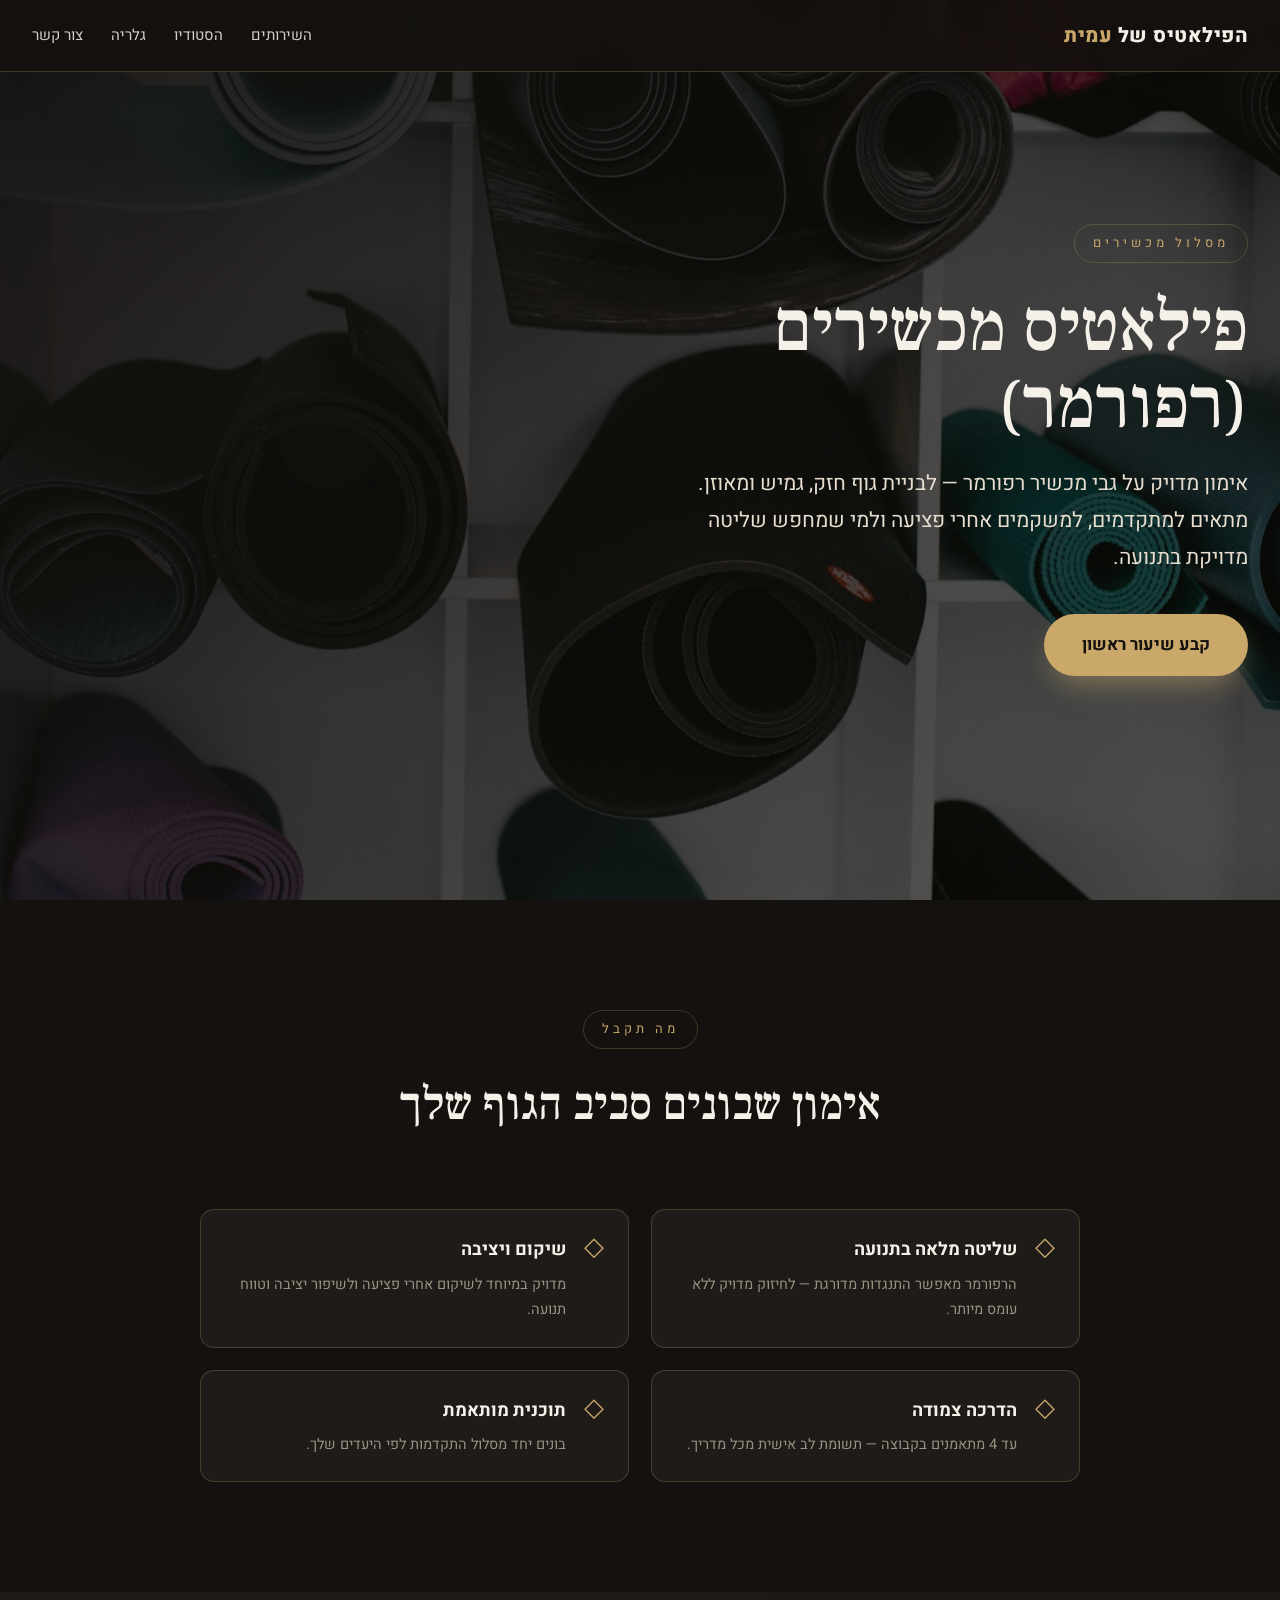
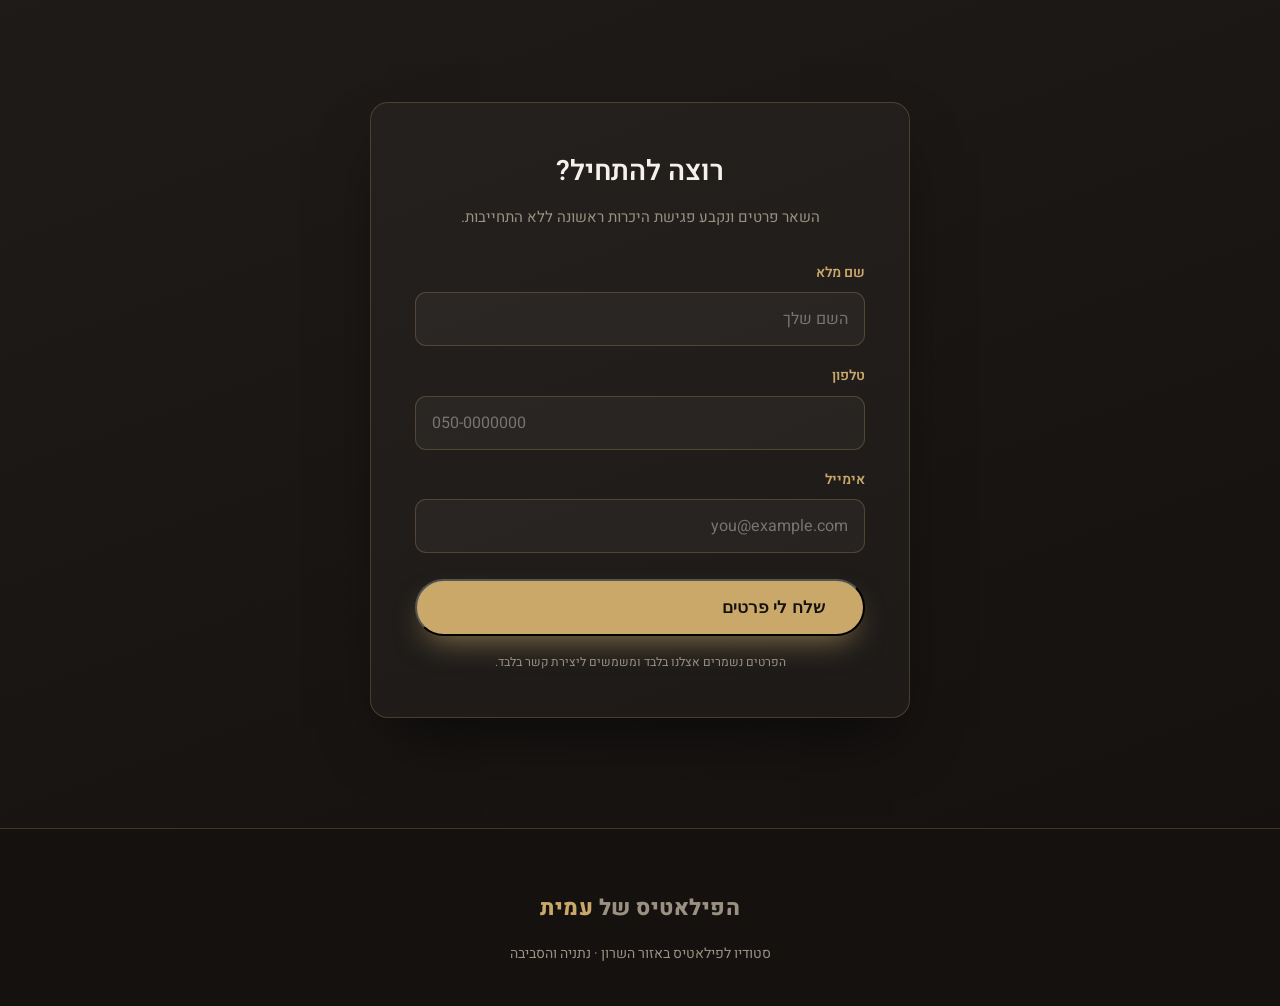
==== product1.html @ eb58eeb4 "Initial commit: pilates landing pages + premium design" ====
<!DOCTYPE html>
<html lang="he" dir="rtl">
<head>
<meta charset="UTF-8">
<meta name="viewport" content="width=device-width, initial-scale=1.0">
<title>פילאטיס מכשירים (רפורמר) | הפילאטיס של עמית</title>
<link rel="preconnect" href="https://fonts.googleapis.com">
<link href="https://fonts.googleapis.com/css2?family=Heebo:wght@300;400;600;700;800&family=Frank+Ruhl+Libre:wght@400;500;600&display=swap" rel="stylesheet">
<link rel="stylesheet" href="assets/css/style.css">
<script async src="https://www.googletagmanager.com/gtag/js?id=AW-XXXXXXXXX"></script>
<script>window.dataLayer=window.dataLayer||[];function gtag(){dataLayer.push(arguments);}gtag('js',new Date());gtag('config','AW-XXXXXXXXX');</script>
</head>
<body>
<nav class="nav solid"><a href="index.html" class="logo">הפילאטיס של <span>עמית</span></a>
<div class="nav-links"><a href="index.html#services">השירותים</a><a href="index.html#about">הסטודיו</a><a href="index.html#gallery">גלריה</a><a href="index.html#contact">צור קשר</a></div></nav>

<header class="hero">
  <img src="assets/img/hero-reformer.jpg" alt="פילאטיס רפורמר">
  <div class="hero-inner">
    <span class="eyebrow reveal">מסלול מכשירים</span>
    <h1 class="reveal d1">פילאטיס מכשירים (רפורמר)</h1>
    <p class="reveal d2">אימון מדויק על גבי מכשיר רפורמר — לבניית גוף חזק, גמיש ומאוזן. מתאים למתקדמים, למשקמים אחרי פציעה ולמי שמחפש שליטה מדויקת בתנועה.</p>
    <a href="#book" class="cta reveal d3">קבע שיעור ראשון</a>
  </div>
</header>

<section>
  <div class="wrap">
    <div class="sec-head"><span class="eyebrow reveal">מה תקבל</span><h2 class="reveal d1">אימון שבונים סביב הגוף שלך</h2></div>
    <div class="features">
      <div class="feature reveal d1"><div class="ic">◇</div><div><h4>שליטה מלאה בתנועה</h4><p>הרפורמר מאפשר התנגדות מדורגת — לחיזוק מדויק ללא עומס מיותר.</p></div></div>
      <div class="feature reveal d2"><div class="ic">◇</div><div><h4>שיקום ויציבה</h4><p>מדויק במיוחד לשיקום אחרי פציעה ולשיפור יציבה וטווח תנועה.</p></div></div>
      <div class="feature reveal d1"><div class="ic">◇</div><div><h4>הדרכה צמודה</h4><p>עד 4 מתאמנים בקבוצה — תשומת לב אישית מכל מדריך.</p></div></div>
      <div class="feature reveal d2"><div class="ic">◇</div><div><h4>תוכנית מותאמת</h4><p>בונים יחד מסלול התקדמות לפי היעדים שלך.</p></div></div>
    </div>
  </div>
</section>

<section id="book" class="form-sec">
  <div class="wrap">
    <div class="form-card">
      <h3>רוצה להתחיל?</h3>
      <p class="sub">השאר פרטים ונקבע פגישת היכרות ראשונה ללא התחייבות.</p>
      <form onsubmit="track(event)">
        <div class="field"><label>שם מלא</label><input type="text" required placeholder="השם שלך"></div>
        <div class="field"><label>טלפון</label><input type="tel" required placeholder="050-0000000"></div>
        <div class="field"><label>אימייל</label><input type="email" required placeholder="you@example.com"></div>
        <button type="submit" class="cta">שלח לי פרטים</button>
        <p class="fine">הפרטים נשמרים אצלנו בלבד ומשמשים ליצירת קשר בלבד.</p>
      </form>
    </div>
  </div>
</section>

<footer><div class="logo">הפילאטיס של <span>עמית</span></div><p>סטודיו לפילאטיס באזור השרון · נתניה והסביבה</p></footer>

<script>
  const io=new IntersectionObserver(es=>es.forEach(e=>{if(e.isIntersecting)e.target.classList.add('in');}),{threshold:.15});
  document.querySelectorAll('.reveal').forEach(el=>io.observe(el));
  function track(e){e.preventDefault();gtag('event','conversion',{'send_to':'AW-XXXXXXXXX/YYYYYYYYYYYYYY'});window.location.href='thank-you.html';}
</script>
</body>
</html>
---- assets/css/style.css ----
:root{
  --ink:#14110f;
  --charcoal:#1e1b18;
  --cream:#f5f0e8;
  --champagne:#c9a86a;
  --champagne-light:#e3c98f;
  --muted:#9a9183;
  --line:rgba(201,168,106,.25);
  --shadow:0 30px 60px -20px rgba(0,0,0,.55);
  --r:18px;
}
*{margin:0;padding:0;box-sizing:border-box}
html{scroll-behavior:smooth}
body{
  font-family:'Heebo',-apple-system,'Segoe UI',sans-serif;
  background:var(--ink);color:var(--cream);
  line-height:1.75;direction:rtl;overflow-x:hidden;
  -webkit-font-smoothing:antialiased;
}
img{display:block;max-width:100%}
a{color:inherit;text-decoration:none}
.wrap{max-width:1140px;margin:0 auto;padding:0 24px}
.serif{font-family:'Frank Ruhl Libre',Georgia,serif}
.gold{color:var(--champagne)}

/* ---------- NAV ---------- */
.nav{
  position:fixed;top:0;inset-inline:0;z-index:50;
  display:flex;align-items:center;justify-content:space-between;
  padding:18px 32px;transition:.4s;
  background:linear-gradient(180deg,rgba(20,17,15,.85),transparent);
  backdrop-filter:blur(6px);
}
.nav.solid{background:rgba(20,17,15,.92);border-bottom:1px solid var(--line)}
.logo{font-weight:800;font-size:20px;letter-spacing:.5px}
.logo span{color:var(--champagne)}
.nav-links{display:flex;gap:28px;font-size:15px}
.nav-links a{opacity:.85;transition:.3s;position:relative}
.nav-links a:hover{opacity:1;color:var(--champagne)}
.nav-links a::after{content:"";position:absolute;bottom:-6px;inset-inline-start:0;width:0;height:2px;background:var(--champagne);transition:.3s}
.nav-links a:hover::after{width:100%}

/* ---------- HERO ---------- */
.hero{position:relative;min-height:100vh;display:flex;align-items:center;overflow:hidden}
.hero img{position:absolute;inset:0;width:100%;height:100%;object-fit:cover;filter:brightness(.45) saturate(1.05)}
.hero::after{content:"";position:absolute;inset:0;background:linear-gradient(120deg,rgba(20,17,15,.9) 0%,rgba(20,17,15,.45) 55%,rgba(20,17,15,.2) 100%)}
.hero-inner{position:relative;z-index:2;padding:0 32px;max-width:760px}
.eyebrow{display:inline-block;letter-spacing:4px;font-size:13px;text-transform:uppercase;color:var(--champagne);border:1px solid var(--line);padding:7px 18px;border-radius:40px;margin-bottom:26px}
.hero h1{font-family:'Frank Ruhl Libre',serif;font-size:clamp(40px,6vw,72px);line-height:1.08;margin-bottom:22px;font-weight:500}
.hero p{font-size:clamp(17px,2vw,21px);color:#e7ded0;max-width:560px;margin-bottom:38px}
.cta{display:inline-flex;align-items:center;gap:10px;background:var(--champagne);color:var(--ink);font-weight:700;font-size:17px;padding:16px 38px;border-radius:50px;transition:.35s;box-shadow:0 14px 30px -10px rgba(201,168,106,.6)}
.cta:hover{background:var(--champagne-light);transform:translateY(-3px)}
.cta.ghost{background:transparent;color:var(--cream);border:1px solid var(--line)}
.cta.ghost:hover{border-color:var(--champagne);color:var(--champagne)}

/* ---------- SECTIONS ---------- */
section{padding:110px 0}
.sec-head{text-align:center;margin-bottom:64px}
.sec-head .eyebrow{margin-bottom:16px}
.sec-head h2{font-family:'Frank Ruhl Libre',serif;font-size:clamp(30px,4vw,46px);font-weight:500;margin-bottom:14px}
.sec-head p{color:var(--muted);max-width:600px;margin:0 auto;font-size:17px}

/* ---------- CARDS ---------- */
.grid3{display:grid;grid-template-columns:repeat(3,1fr);gap:28px}
.card{background:var(--charcoal);border:1px solid var(--line);border-radius:var(--r);overflow:hidden;transition:.4s;position:relative}
.card:hover{transform:translateY(-8px);box-shadow:var(--shadow);border-color:var(--champagne)}
.card img{height:220px;width:100%;object-fit:cover;transition:.5s}
.card:hover img{transform:scale(1.06)}
.card-body{padding:28px}
.card-body .tag{font-size:12px;letter-spacing:2px;color:var(--champagne);text-transform:uppercase}
.card-body h3{font-size:23px;margin:10px 0 12px;font-weight:700}
.card-body p{color:var(--muted);font-size:15px;margin-bottom:20px}
.card-body .price{font-size:15px;color:var(--cream)}
.card-body .price b{color:var(--champagne);font-size:19px}

/* ---------- FEATURES ---------- */
.features{display:grid;grid-template-columns:repeat(2,1fr);gap:22px;max-width:880px;margin:0 auto}
.feature{display:flex;gap:18px;align-items:flex-start;background:var(--charcoal);border:1px solid var(--line);border-radius:14px;padding:24px}
.feature .ic{font-size:26px;color:var(--champagne);line-height:1}
.feature h4{font-size:18px;margin-bottom:6px}
.feature p{color:var(--muted);font-size:14.5px}

/* ---------- GALLERY ---------- */
.gallery{display:grid;grid-template-columns:repeat(4,1fr);gap:14px}
.gallery img{height:240px;width:100%;object-fit:cover;border-radius:12px;transition:.5s;filter:grayscale(.15)}
.gallery img:hover{filter:grayscale(0);transform:scale(1.03)}

/* ---------- FORM ---------- */
.form-sec{background:linear-gradient(160deg,var(--charcoal),var(--ink))}
.form-card{max-width:540px;margin:0 auto;background:rgba(255,255,255,.03);border:1px solid var(--line);border-radius:var(--r);padding:44px;box-shadow:var(--shadow)}
.form-card h3{font-size:28px;margin-bottom:8px;text-align:center;font-weight:600}
.form-card .sub{text-align:center;color:var(--muted);margin-bottom:30px;font-size:15px}
.field{margin-bottom:18px}
.field label{display:block;font-size:14px;color:var(--champagne);margin-bottom:7px;font-weight:600}
.field input,.field select{width:100%;padding:14px 16px;border-radius:11px;border:1px solid var(--line);background:rgba(255,255,255,.04);color:var(--cream);font-size:16px;font-family:inherit;transition:.3s}
.field input:focus,.field select:focus{outline:none;border-color:var(--champagne);background:rgba(201,168,106,.06)}
.form-card button{width:100%;margin-top:8px}
.fine{font-size:12px;color:var(--muted);text-align:center;margin-top:16px}

/* ---------- FOOTER ---------- */
footer{padding:60px 0 40px;border-top:1px solid var(--line);text-align:center;color:var(--muted);font-size:14px}
footer .logo{margin-bottom:14px;font-size:22px}

/* ---------- REVEAL ANIM ---------- */
.reveal{opacity:0;transform:translateY(36px);transition:.9s cubic-bezier(.2,.7,.2,1)}
.reveal.in{opacity:1;transform:none}
.reveal.d1{transition-delay:.1s}.reveal.d2{transition-delay:.2s}.reveal.d3{transition-delay:.3s}

@media(max-width:860px){
  .grid3{grid-template-columns:1fr}
  .features{grid-template-columns:1fr}
  .gallery{grid-template-columns:repeat(2,1fr)}
  .nav-links{display:none}
  section{padding:70px 0}
}
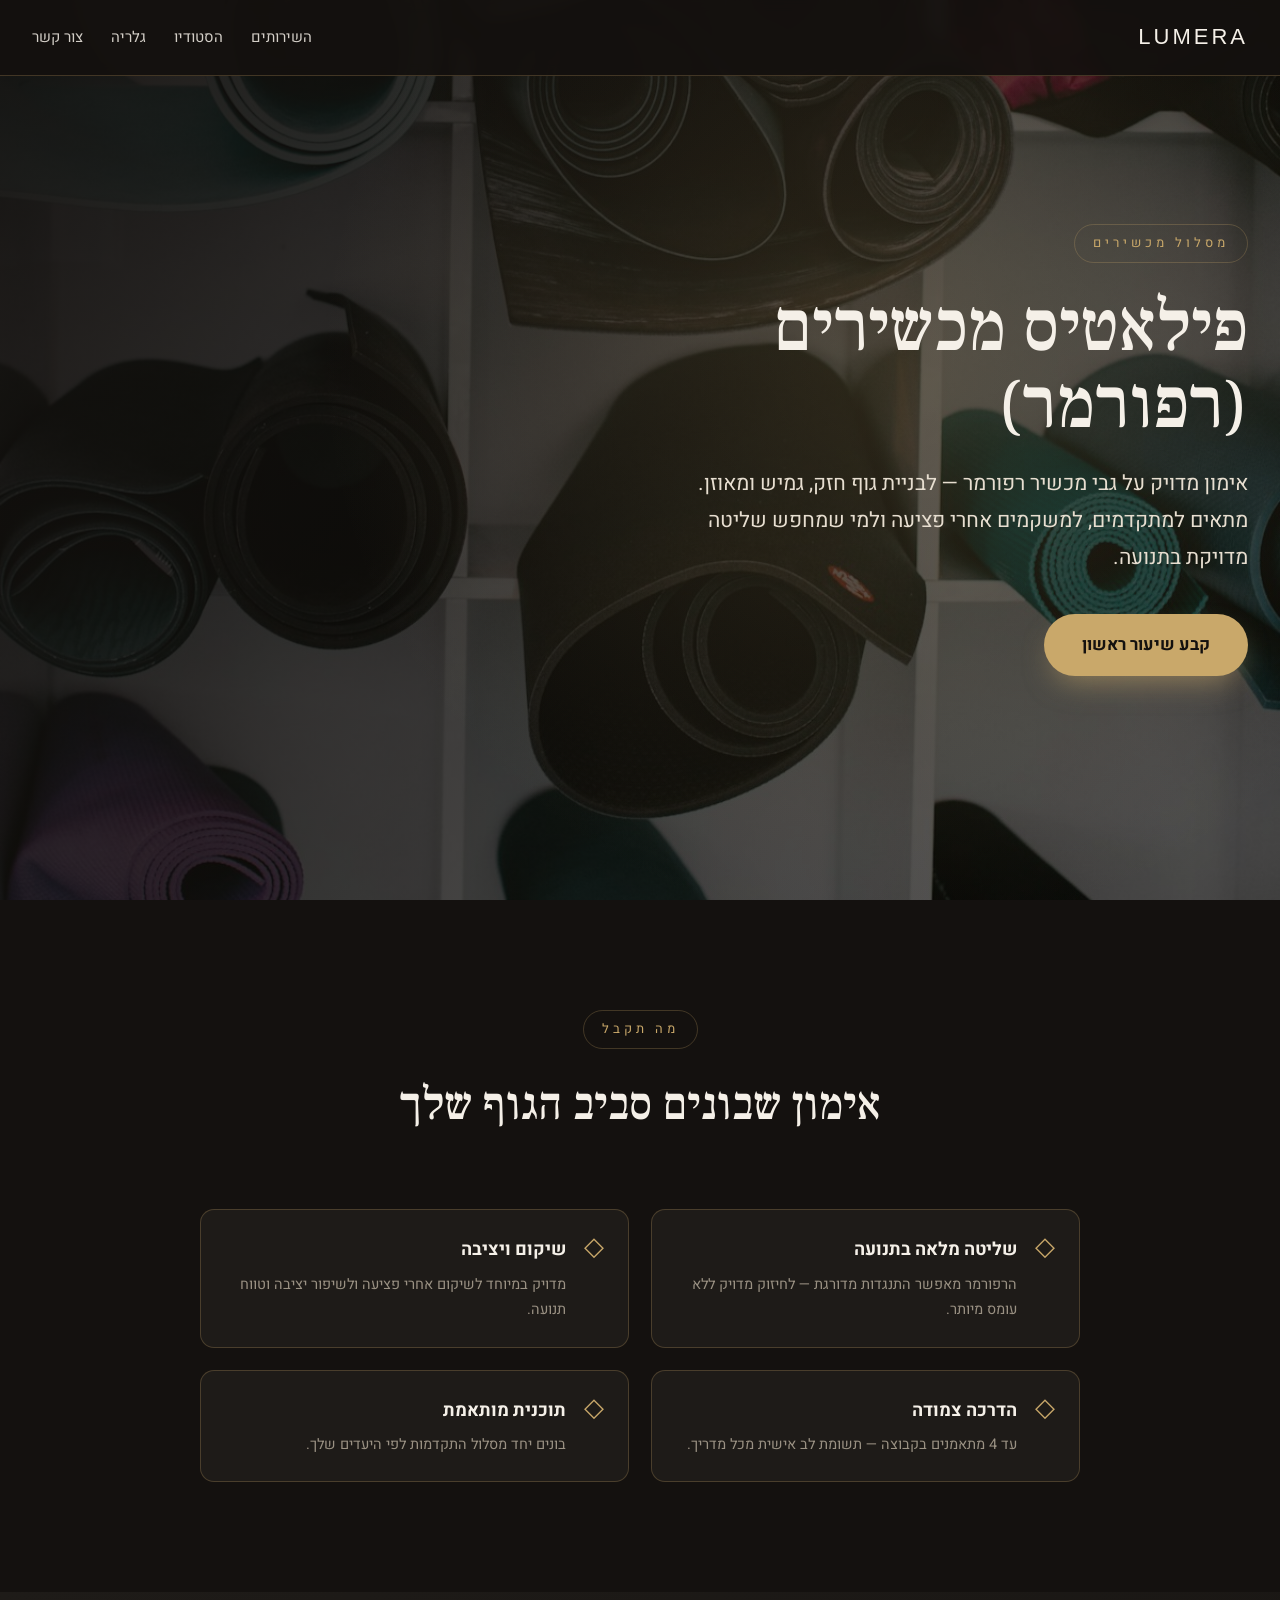
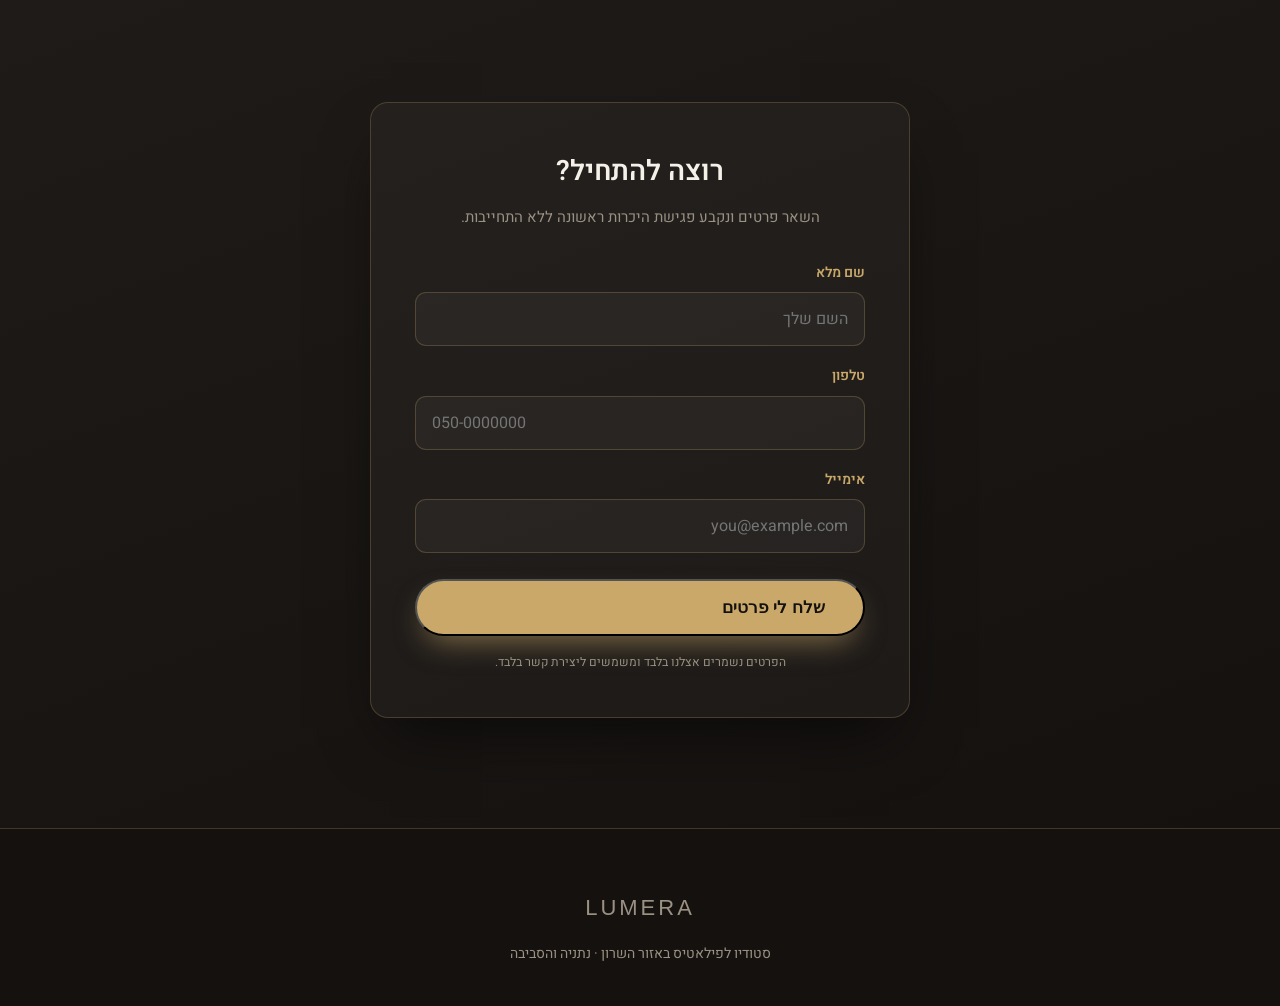
==== commit f0ef1d3d: "Rebrand to Lumera + premium polish (loader, testimonial, glow, fonts)" ====
--- a/product1.html
+++ b/product1.html
@@ -3,7 +3,7 @@
 <head>
 <meta charset="UTF-8">
 <meta name="viewport" content="width=device-width, initial-scale=1.0">
-<title>פילאטיס מכשירים (רפורמר) | הפילאטיס של עמית</title>
+<title>פילאטיס מכשירים (רפורמר) | לוּמֶרָה</title>
 <link rel="preconnect" href="https://fonts.googleapis.com">
 <link href="https://fonts.googleapis.com/css2?family=Heebo:wght@300;400;600;700;800&family=Frank+Ruhl+Libre:wght@400;500;600&display=swap" rel="stylesheet">
 <link rel="stylesheet" href="assets/css/style.css">
@@ -11,7 +11,7 @@
 <script>window.dataLayer=window.dataLayer||[];function gtag(){dataLayer.push(arguments);}gtag('js',new Date());gtag('config','AW-XXXXXXXXX');</script>
 </head>
 <body>
-<nav class="nav solid"><a href="index.html" class="logo">הפילאטיס של <span>עמית</span></a>
+<nav class="nav solid"><a href="index.html" class="logo">LUMERA</a>
 <div class="nav-links"><a href="index.html#services">השירותים</a><a href="index.html#about">הסטודיו</a><a href="index.html#gallery">גלריה</a><a href="index.html#contact">צור קשר</a></div></nav>
 
 <header class="hero">
@@ -52,7 +52,7 @@
   </div>
 </section>
 
-<footer><div class="logo">הפילאטיס של <span>עמית</span></div><p>סטודיו לפילאטיס באזור השרון · נתניה והסביבה</p></footer>
+<footer><div class="logo">LUMERA</div><p>סטודיו לפילאטיס באזור השרון · נתניה והסביבה</p></footer>
 
 <script>
   const io=new IntersectionObserver(es=>es.forEach(e=>{if(e.isIntersecting)e.target.classList.add('in');}),{threshold:.15});
--- a/assets/css/style.css
+++ b/assets/css/style.css
@@ -8,6 +8,8 @@
   --line:rgba(201,168,106,.25);
   --shadow:0 30px 60px -20px rgba(0,0,0,.55);
   --r:18px;
+  --serif:'Frank Ruhl Libre',Georgia,serif;
+  --brand:'Montserrat',-apple-system,sans-serif;
 }
 *{margin:0;padding:0;box-sizing:border-box}
 html{scroll-behavior:smooth}
@@ -20,8 +22,16 @@
 img{display:block;max-width:100%}
 a{color:inherit;text-decoration:none}
 .wrap{max-width:1140px;margin:0 auto;padding:0 24px}
-.serif{font-family:'Frank Ruhl Libre',Georgia,serif}
+.serif{font-family:var(--serif)}
 .gold{color:var(--champagne)}
+
+/* ---------- LOADER ---------- */
+#loader{position:fixed;inset:0;z-index:200;background:var(--ink);display:flex;align-items:center;justify-content:center;transition:opacity .6s ease}
+#loader.hide{opacity:0;pointer-events:none}
+#loader .mark{font-family:var(--brand);font-weight:200;font-size:38px;letter-spacing:10px;color:var(--champagne);
+  opacity:0;animation:fadeIn 1s ease forwards, glow 2.4s ease-in-out infinite alternate}
+@keyframes fadeIn{to{opacity:1}}
+@keyframes glow{from{text-shadow:0 0 12px rgba(201,168,106,.2)}to{text-shadow:0 0 28px rgba(201,168,106,.6)}}
 
 /* ---------- NAV ---------- */
 .nav{
@@ -32,8 +42,8 @@
   backdrop-filter:blur(6px);
 }
 .nav.solid{background:rgba(20,17,15,.92);border-bottom:1px solid var(--line)}
-.logo{font-weight:800;font-size:20px;letter-spacing:.5px}
-.logo span{color:var(--champagne)}
+.logo{font-family:var(--brand);font-weight:300;font-size:22px;letter-spacing:3px;text-transform:uppercase}
+.logo span{color:var(--champagne);font-weight:600}
 .nav-links{display:flex;gap:28px;font-size:15px}
 .nav-links a{opacity:.85;transition:.3s;position:relative}
 .nav-links a:hover{opacity:1;color:var(--champagne)}
@@ -42,11 +52,13 @@
 
 /* ---------- HERO ---------- */
 .hero{position:relative;min-height:100vh;display:flex;align-items:center;overflow:hidden}
-.hero img{position:absolute;inset:0;width:100%;height:100%;object-fit:cover;filter:brightness(.45) saturate(1.05)}
+.hero img{position:absolute;inset:0;width:100%;height:100%;object-fit:cover;filter:brightness(.45) saturate(1.05);transition:transform 12s ease}
+.hero:hover img{transform:scale(1.06)}
 .hero::after{content:"";position:absolute;inset:0;background:linear-gradient(120deg,rgba(20,17,15,.9) 0%,rgba(20,17,15,.45) 55%,rgba(20,17,15,.2) 100%)}
+.hero::before{content:"";position:absolute;inset:0;z-index:1;background:radial-gradient(circle at 70% 40%,rgba(201,168,106,.18),transparent 55%);pointer-events:none}
 .hero-inner{position:relative;z-index:2;padding:0 32px;max-width:760px}
 .eyebrow{display:inline-block;letter-spacing:4px;font-size:13px;text-transform:uppercase;color:var(--champagne);border:1px solid var(--line);padding:7px 18px;border-radius:40px;margin-bottom:26px}
-.hero h1{font-family:'Frank Ruhl Libre',serif;font-size:clamp(40px,6vw,72px);line-height:1.08;margin-bottom:22px;font-weight:500}
+.hero h1{font-family:var(--serif);font-size:clamp(40px,6vw,72px);line-height:1.08;margin-bottom:22px;font-weight:500}
 .hero p{font-size:clamp(17px,2vw,21px);color:#e7ded0;max-width:560px;margin-bottom:38px}
 .cta{display:inline-flex;align-items:center;gap:10px;background:var(--champagne);color:var(--ink);font-weight:700;font-size:17px;padding:16px 38px;border-radius:50px;transition:.35s;box-shadow:0 14px 30px -10px rgba(201,168,106,.6)}
 .cta:hover{background:var(--champagne-light);transform:translateY(-3px)}
@@ -57,7 +69,7 @@
 section{padding:110px 0}
 .sec-head{text-align:center;margin-bottom:64px}
 .sec-head .eyebrow{margin-bottom:16px}
-.sec-head h2{font-family:'Frank Ruhl Libre',serif;font-size:clamp(30px,4vw,46px);font-weight:500;margin-bottom:14px}
+.sec-head h2{font-family:var(--serif);font-size:clamp(30px,4vw,46px);font-weight:500;margin-bottom:14px}
 .sec-head p{color:var(--muted);max-width:600px;margin:0 auto;font-size:17px}
 
 /* ---------- CARDS ---------- */
@@ -75,10 +87,17 @@
 
 /* ---------- FEATURES ---------- */
 .features{display:grid;grid-template-columns:repeat(2,1fr);gap:22px;max-width:880px;margin:0 auto}
-.feature{display:flex;gap:18px;align-items:flex-start;background:var(--charcoal);border:1px solid var(--line);border-radius:14px;padding:24px}
+.feature{display:flex;gap:18px;align-items:flex-start;background:var(--charcoal);border:1px solid var(--line);border-radius:14px;padding:24px;transition:.35s}
+.feature:hover{border-color:var(--champagne);transform:translateY(-4px)}
 .feature .ic{font-size:26px;color:var(--champagne);line-height:1}
 .feature h4{font-size:18px;margin-bottom:6px}
 .feature p{color:var(--muted);font-size:14.5px}
+
+/* ---------- TESTIMONIAL ---------- */
+.quote{max-width:820px;margin:0 auto;text-align:center}
+.quote blockquote{font-family:var(--serif);font-size:clamp(22px,3vw,32px);line-height:1.5;font-weight:400}
+.quote blockquote::before{content:"\201C";color:var(--champagne);font-size:60px;line-height:0;vertical-align:-18px;margin-inline-end:6px}
+.quote .who{margin-top:22px;color:var(--champagne);letter-spacing:1px;font-size:14px;text-transform:uppercase}
 
 /* ---------- GALLERY ---------- */
 .gallery{display:grid;grid-template-columns:repeat(4,1fr);gap:14px}
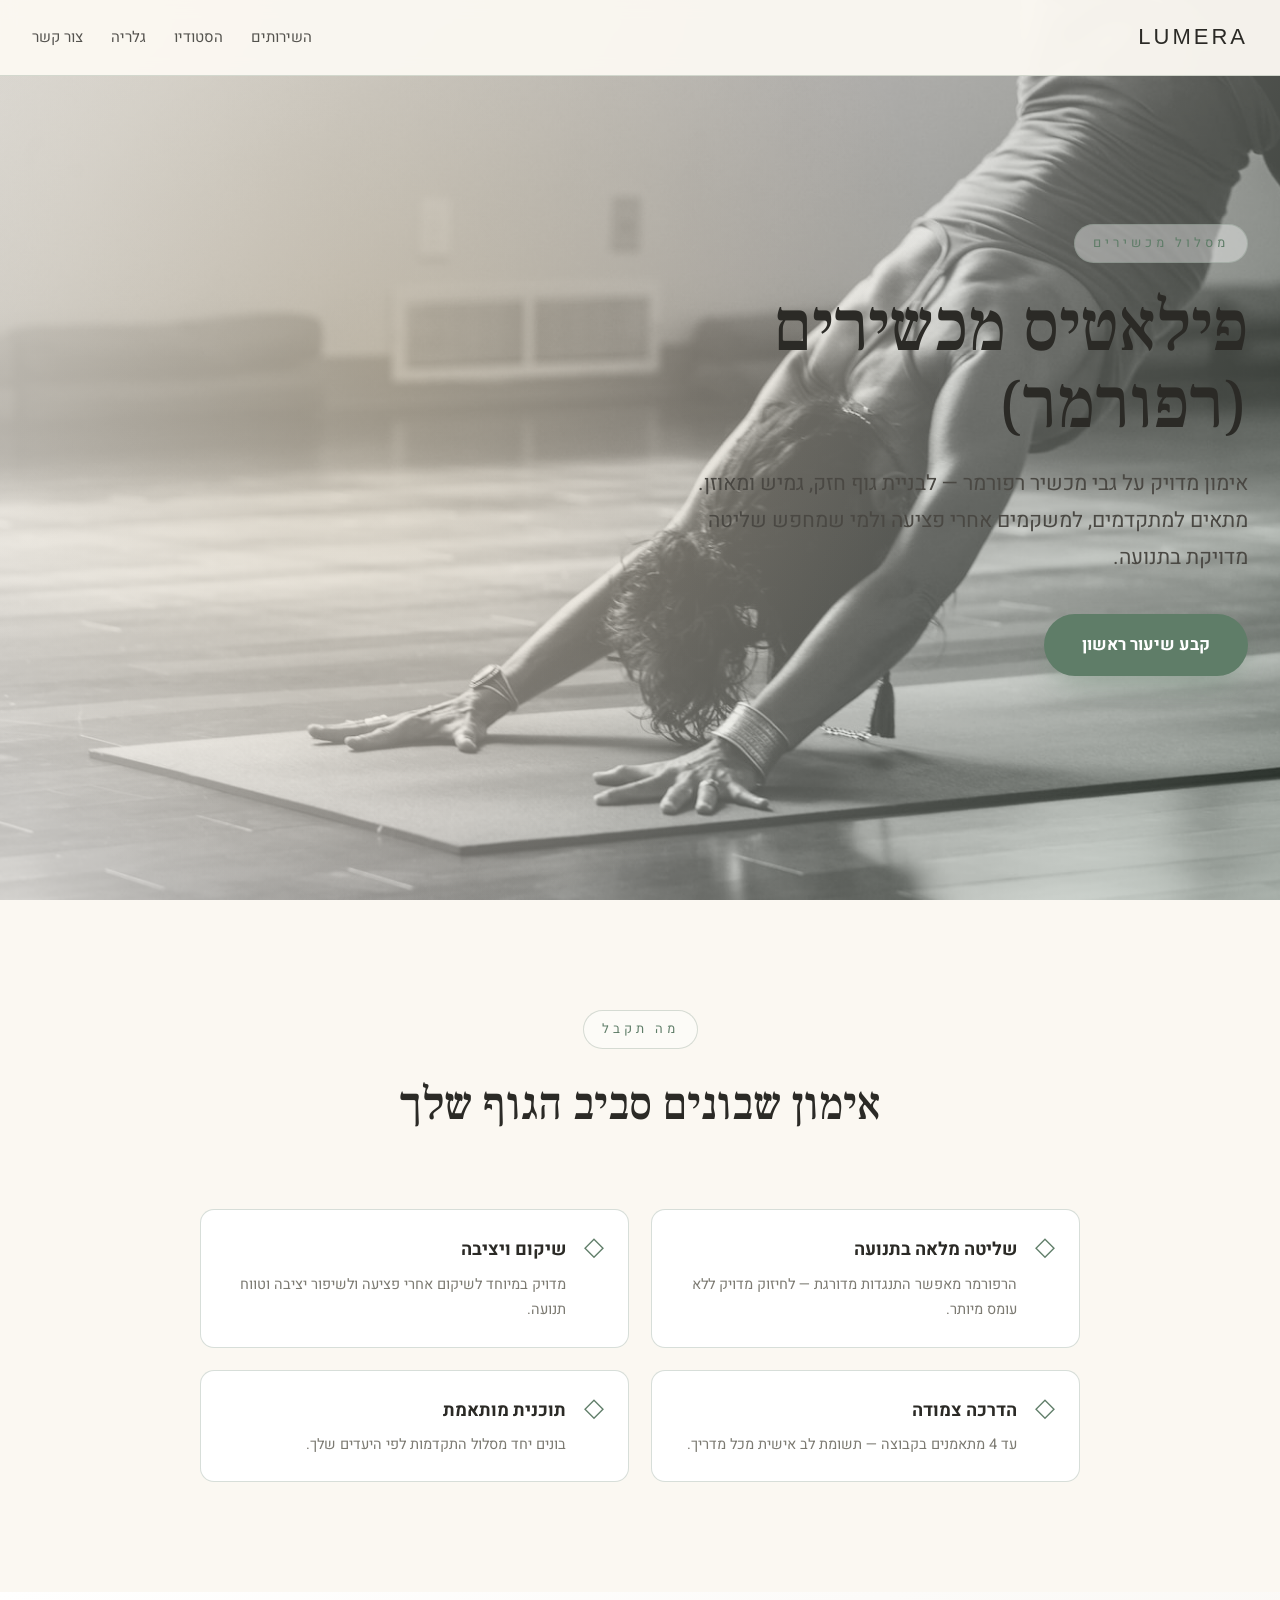
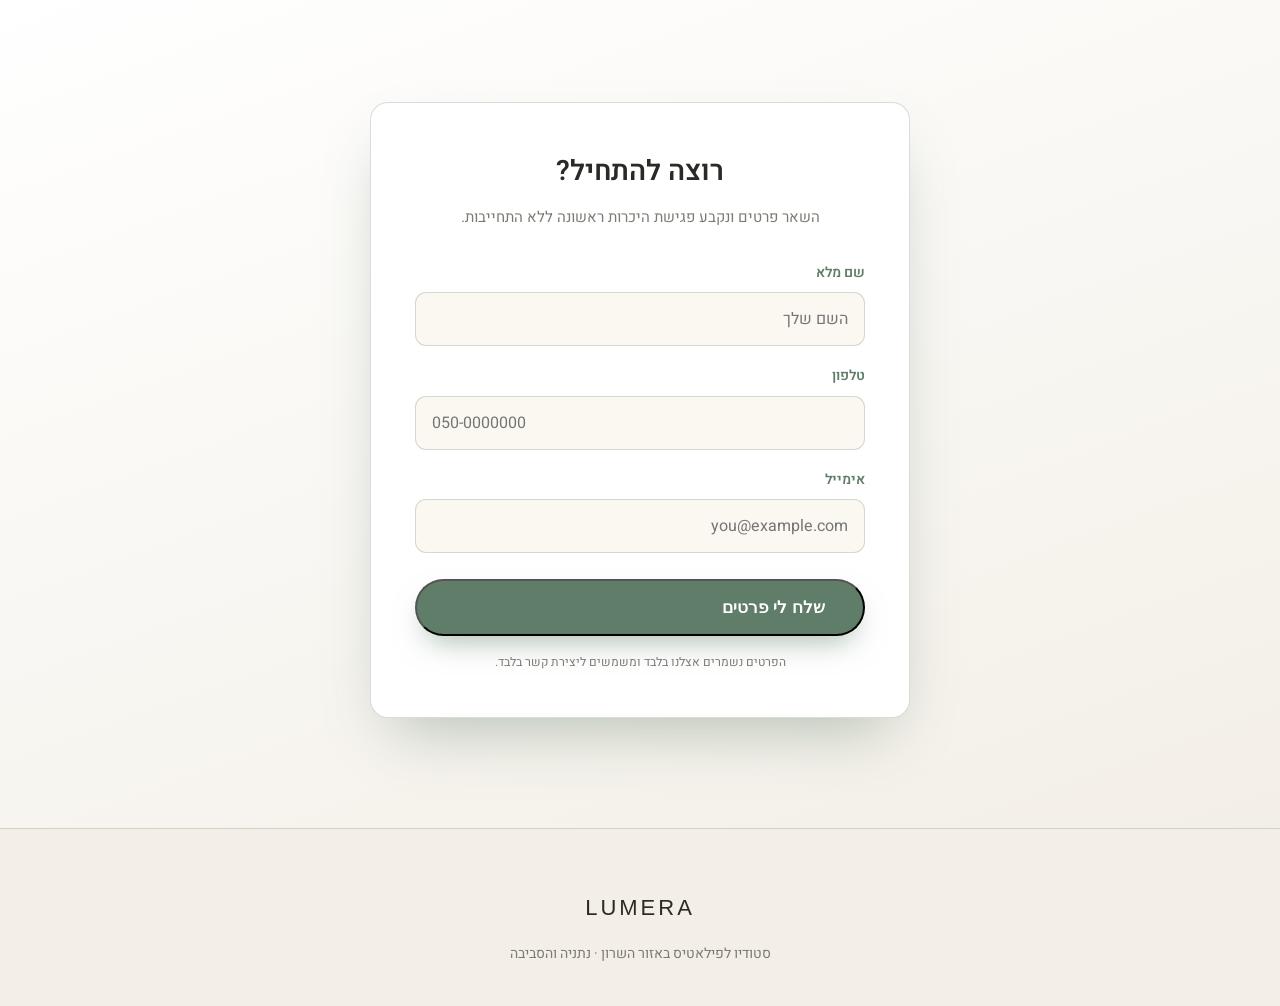
==== commit 0f67a985: "Add Google Ads site tag" ====
--- a/product1.html
+++ b/product1.html
@@ -7,8 +7,15 @@
 <link rel="preconnect" href="https://fonts.googleapis.com">
 <link href="https://fonts.googleapis.com/css2?family=Heebo:wght@300;400;600;700;800&family=Frank+Ruhl+Libre:wght@400;500;600&display=swap" rel="stylesheet">
 <link rel="stylesheet" href="assets/css/style.css">
-<script async src="https://www.googletagmanager.com/gtag/js?id=AW-XXXXXXXXX"></script>
-<script>window.dataLayer=window.dataLayer||[];function gtag(){dataLayer.push(arguments);}gtag('js',new Date());gtag('config','AW-XXXXXXXXX');</script>
+<!-- Google tag (gtag.js) -->
+<script async src="https://www.googletagmanager.com/gtag/js?id=AW-18101301732"></script>
+<script>
+  window.dataLayer = window.dataLayer || [];
+  function gtag(){dataLayer.push(arguments);}
+  gtag('js', new Date());
+
+  gtag('config', 'AW-18101301732');
+</script>
 </head>
 <body>
 <nav class="nav solid"><a href="index.html" class="logo">LUMERA</a>
@@ -57,7 +64,11 @@
 <script>
   const io=new IntersectionObserver(es=>es.forEach(e=>{if(e.isIntersecting)e.target.classList.add('in');}),{threshold:.15});
   document.querySelectorAll('.reveal').forEach(el=>io.observe(el));
-  function track(e){e.preventDefault();gtag('event','conversion',{'send_to':'AW-XXXXXXXXX/YYYYYYYYYYYYYY'});window.location.href='thank-you.html';}
+  function track(e){
+    e.preventDefault();
+    // Conversion event will be added here after Google Ads provides the conversion label.
+    window.location.href='thank-you.html';
+  }
 </script>
 </body>
 </html>
--- a/assets/css/style.css
+++ b/assets/css/style.css
@@ -1,12 +1,14 @@
 :root{
-  --ink:#14110f;
-  --charcoal:#1e1b18;
-  --cream:#f5f0e8;
-  --champagne:#c9a86a;
-  --champagne-light:#e3c98f;
-  --muted:#9a9183;
-  --line:rgba(201,168,106,.25);
-  --shadow:0 30px 60px -20px rgba(0,0,0,.55);
+  --ink:#2b2a26;
+  --charcoal:#f3efe7;
+  --cream:#fbf8f2;
+  --sage:#8aa890;
+  --sage-deep:#5f7d68;
+  --gold:#c9a45c;
+  --gold-light:#e2c585;
+  --muted:#7c7a72;
+  --line:rgba(95,125,104,.25);
+  --shadow:0 30px 60px -22px rgba(95,125,104,.45);
   --r:18px;
   --serif:'Frank Ruhl Libre',Georgia,serif;
   --brand:'Montserrat',-apple-system,sans-serif;
@@ -15,7 +17,7 @@
 html{scroll-behavior:smooth}
 body{
   font-family:'Heebo',-apple-system,'Segoe UI',sans-serif;
-  background:var(--ink);color:var(--cream);
+  background:var(--cream);color:var(--ink);
   line-height:1.75;direction:rtl;overflow-x:hidden;
   -webkit-font-smoothing:antialiased;
 }
@@ -23,101 +25,101 @@
 a{color:inherit;text-decoration:none}
 .wrap{max-width:1140px;margin:0 auto;padding:0 24px}
 .serif{font-family:var(--serif)}
-.gold{color:var(--champagne)}
+.gold{color:var(--gold)}
 
 /* ---------- LOADER ---------- */
-#loader{position:fixed;inset:0;z-index:200;background:var(--ink);display:flex;align-items:center;justify-content:center;transition:opacity .6s ease}
+#loader{position:fixed;inset:0;z-index:200;background:var(--cream);display:flex;align-items:center;justify-content:center;transition:opacity .6s ease}
 #loader.hide{opacity:0;pointer-events:none}
-#loader .mark{font-family:var(--brand);font-weight:200;font-size:38px;letter-spacing:10px;color:var(--champagne);
+#loader .mark{font-family:var(--brand);font-weight:300;font-size:38px;letter-spacing:10px;color:var(--sage-deep);
   opacity:0;animation:fadeIn 1s ease forwards, glow 2.4s ease-in-out infinite alternate}
 @keyframes fadeIn{to{opacity:1}}
-@keyframes glow{from{text-shadow:0 0 12px rgba(201,168,106,.2)}to{text-shadow:0 0 28px rgba(201,168,106,.6)}}
+@keyframes glow{from{text-shadow:0 0 12px rgba(138,168,144,.25)}to{text-shadow:0 0 28px rgba(138,168,144,.55)}}
 
 /* ---------- NAV ---------- */
 .nav{
   position:fixed;top:0;inset-inline:0;z-index:50;
   display:flex;align-items:center;justify-content:space-between;
   padding:18px 32px;transition:.4s;
-  background:linear-gradient(180deg,rgba(20,17,15,.85),transparent);
-  backdrop-filter:blur(6px);
+  background:linear-gradient(180deg,rgba(251,248,242,.9),transparent);
+  backdrop-filter:blur(8px);
 }
-.nav.solid{background:rgba(20,17,15,.92);border-bottom:1px solid var(--line)}
-.logo{font-family:var(--brand);font-weight:300;font-size:22px;letter-spacing:3px;text-transform:uppercase}
-.logo span{color:var(--champagne);font-weight:600}
+.nav.solid{background:rgba(251,248,242,.96);border-bottom:1px solid var(--line)}
+.logo{font-family:var(--brand);font-weight:400;font-size:22px;letter-spacing:3px;text-transform:uppercase;color:var(--ink)}
+.logo span{color:var(--sage-deep);font-weight:600}
 .nav-links{display:flex;gap:28px;font-size:15px}
-.nav-links a{opacity:.85;transition:.3s;position:relative}
-.nav-links a:hover{opacity:1;color:var(--champagne)}
-.nav-links a::after{content:"";position:absolute;bottom:-6px;inset-inline-start:0;width:0;height:2px;background:var(--champagne);transition:.3s}
+.nav-links a{opacity:.8;transition:.3s;position:relative;color:var(--ink)}
+.nav-links a:hover{opacity:1;color:var(--sage-deep)}
+.nav-links a::after{content:"";position:absolute;bottom:-6px;inset-inline-start:0;width:0;height:2px;background:var(--sage-deep);transition:.3s}
 .nav-links a:hover::after{width:100%}
 
 /* ---------- HERO ---------- */
 .hero{position:relative;min-height:100vh;display:flex;align-items:center;overflow:hidden}
-.hero img{position:absolute;inset:0;width:100%;height:100%;object-fit:cover;filter:brightness(.45) saturate(1.05);transition:transform 12s ease}
-.hero:hover img{transform:scale(1.06)}
-.hero::after{content:"";position:absolute;inset:0;background:linear-gradient(120deg,rgba(20,17,15,.9) 0%,rgba(20,17,15,.45) 55%,rgba(20,17,15,.2) 100%)}
-.hero::before{content:"";position:absolute;inset:0;z-index:1;background:radial-gradient(circle at 70% 40%,rgba(201,168,106,.18),transparent 55%);pointer-events:none}
+.hero img{position:absolute;inset:0;width:100%;height:100%;object-fit:cover;filter:brightness(.95) saturate(1.02);transition:transform 12s ease}
+.hero:hover img{transform:scale(1.05)}
+.hero::after{content:"";position:absolute;inset:0;background:linear-gradient(120deg,rgba(251,248,242,.82) 0%,rgba(251,248,242,.45) 50%,rgba(138,168,144,.25) 100%)}
+.hero::before{content:"";position:absolute;inset:0;z-index:1;background:radial-gradient(circle at 30% 40%,rgba(201,164,92,.16),transparent 55%);pointer-events:none}
 .hero-inner{position:relative;z-index:2;padding:0 32px;max-width:760px}
-.eyebrow{display:inline-block;letter-spacing:4px;font-size:13px;text-transform:uppercase;color:var(--champagne);border:1px solid var(--line);padding:7px 18px;border-radius:40px;margin-bottom:26px}
-.hero h1{font-family:var(--serif);font-size:clamp(40px,6vw,72px);line-height:1.08;margin-bottom:22px;font-weight:500}
-.hero p{font-size:clamp(17px,2vw,21px);color:#e7ded0;max-width:560px;margin-bottom:38px}
-.cta{display:inline-flex;align-items:center;gap:10px;background:var(--champagne);color:var(--ink);font-weight:700;font-size:17px;padding:16px 38px;border-radius:50px;transition:.35s;box-shadow:0 14px 30px -10px rgba(201,168,106,.6)}
-.cta:hover{background:var(--champagne-light);transform:translateY(-3px)}
-.cta.ghost{background:transparent;color:var(--cream);border:1px solid var(--line)}
-.cta.ghost:hover{border-color:var(--champagne);color:var(--champagne)}
+.eyebrow{display:inline-block;letter-spacing:4px;font-size:13px;text-transform:uppercase;color:var(--sage-deep);border:1px solid var(--line);padding:7px 18px;border-radius:40px;margin-bottom:26px;background:rgba(255,255,255,.4)}
+.hero h1{font-family:var(--serif);font-size:clamp(40px,6vw,72px);line-height:1.08;margin-bottom:22px;font-weight:500;color:var(--ink)}
+.hero p{font-size:clamp(17px,2vw,21px);color:#4a4843;max-width:560px;margin-bottom:38px}
+.cta{display:inline-flex;align-items:center;gap:10px;background:var(--sage-deep);color:#fff;font-weight:700;font-size:17px;padding:16px 38px;border-radius:50px;transition:.35s;box-shadow:0 14px 30px -10px rgba(95,125,104,.55)}
+.cta:hover{background:var(--sage);transform:translateY(-3px)}
+.cta.ghost{background:transparent;color:var(--ink);border:1px solid var(--line)}
+.cta.ghost:hover{border-color:var(--sage-deep);color:var(--sage-deep)}
 
 /* ---------- SECTIONS ---------- */
 section{padding:110px 0}
 .sec-head{text-align:center;margin-bottom:64px}
 .sec-head .eyebrow{margin-bottom:16px}
-.sec-head h2{font-family:var(--serif);font-size:clamp(30px,4vw,46px);font-weight:500;margin-bottom:14px}
+.sec-head h2{font-family:var(--serif);font-size:clamp(30px,4vw,46px);font-weight:500;margin-bottom:14px;color:var(--ink)}
 .sec-head p{color:var(--muted);max-width:600px;margin:0 auto;font-size:17px}
 
 /* ---------- CARDS ---------- */
 .grid3{display:grid;grid-template-columns:repeat(3,1fr);gap:28px}
-.card{background:var(--charcoal);border:1px solid var(--line);border-radius:var(--r);overflow:hidden;transition:.4s;position:relative}
-.card:hover{transform:translateY(-8px);box-shadow:var(--shadow);border-color:var(--champagne)}
+.card{background:#fff;border:1px solid var(--line);border-radius:var(--r);overflow:hidden;transition:.4s;position:relative;box-shadow:0 10px 30px -18px rgba(95,125,104,.4)}
+.card:hover{transform:translateY(-8px);box-shadow:var(--shadow);border-color:var(--sage-deep)}
 .card img{height:220px;width:100%;object-fit:cover;transition:.5s}
 .card:hover img{transform:scale(1.06)}
 .card-body{padding:28px}
-.card-body .tag{font-size:12px;letter-spacing:2px;color:var(--champagne);text-transform:uppercase}
-.card-body h3{font-size:23px;margin:10px 0 12px;font-weight:700}
+.card-body .tag{font-size:12px;letter-spacing:2px;color:var(--sage-deep);text-transform:uppercase}
+.card-body h3{font-size:23px;margin:10px 0 12px;font-weight:700;color:var(--ink)}
 .card-body p{color:var(--muted);font-size:15px;margin-bottom:20px}
-.card-body .price{font-size:15px;color:var(--cream)}
-.card-body .price b{color:var(--champagne);font-size:19px}
+.card-body .price{font-size:15px;color:var(--ink)}
+.card-body .price b{color:var(--sage-deep);font-size:19px}
 
 /* ---------- FEATURES ---------- */
 .features{display:grid;grid-template-columns:repeat(2,1fr);gap:22px;max-width:880px;margin:0 auto}
-.feature{display:flex;gap:18px;align-items:flex-start;background:var(--charcoal);border:1px solid var(--line);border-radius:14px;padding:24px;transition:.35s}
-.feature:hover{border-color:var(--champagne);transform:translateY(-4px)}
-.feature .ic{font-size:26px;color:var(--champagne);line-height:1}
-.feature h4{font-size:18px;margin-bottom:6px}
+.feature{display:flex;gap:18px;align-items:flex-start;background:#fff;border:1px solid var(--line);border-radius:14px;padding:24px;transition:.35s}
+.feature:hover{border-color:var(--sage-deep);transform:translateY(-4px)}
+.feature .ic{font-size:26px;color:var(--sage-deep);line-height:1}
+.feature h4{font-size:18px;margin-bottom:6px;color:var(--ink)}
 .feature p{color:var(--muted);font-size:14.5px}
 
 /* ---------- TESTIMONIAL ---------- */
 .quote{max-width:820px;margin:0 auto;text-align:center}
-.quote blockquote{font-family:var(--serif);font-size:clamp(22px,3vw,32px);line-height:1.5;font-weight:400}
-.quote blockquote::before{content:"\201C";color:var(--champagne);font-size:60px;line-height:0;vertical-align:-18px;margin-inline-end:6px}
-.quote .who{margin-top:22px;color:var(--champagne);letter-spacing:1px;font-size:14px;text-transform:uppercase}
+.quote blockquote{font-family:var(--serif);font-size:clamp(22px,3vw,32px);line-height:1.5;font-weight:400;color:var(--ink)}
+.quote blockquote::before{content:"\201C";color:var(--sage-deep);font-size:60px;line-height:0;vertical-align:-18px;margin-inline-end:6px}
+.quote .who{margin-top:22px;color:var(--sage-deep);letter-spacing:1px;font-size:14px;text-transform:uppercase}
 
 /* ---------- GALLERY ---------- */
 .gallery{display:grid;grid-template-columns:repeat(4,1fr);gap:14px}
-.gallery img{height:240px;width:100%;object-fit:cover;border-radius:12px;transition:.5s;filter:grayscale(.15)}
-.gallery img:hover{filter:grayscale(0);transform:scale(1.03)}
+.gallery img{height:240px;width:100%;object-fit:cover;border-radius:12px;transition:.5s;filter:saturate(1.05)}
+.gallery img:hover{transform:scale(1.03);filter:saturate(1.15)}
 
 /* ---------- FORM ---------- */
-.form-sec{background:linear-gradient(160deg,var(--charcoal),var(--ink))}
-.form-card{max-width:540px;margin:0 auto;background:rgba(255,255,255,.03);border:1px solid var(--line);border-radius:var(--r);padding:44px;box-shadow:var(--shadow)}
-.form-card h3{font-size:28px;margin-bottom:8px;text-align:center;font-weight:600}
+.form-sec{background:linear-gradient(160deg,#fff,var(--charcoal))}
+.form-card{max-width:540px;margin:0 auto;background:#fff;border:1px solid var(--line);border-radius:var(--r);padding:44px;box-shadow:var(--shadow)}
+.form-card h3{font-size:28px;margin-bottom:8px;text-align:center;font-weight:600;color:var(--ink)}
 .form-card .sub{text-align:center;color:var(--muted);margin-bottom:30px;font-size:15px}
 .field{margin-bottom:18px}
-.field label{display:block;font-size:14px;color:var(--champagne);margin-bottom:7px;font-weight:600}
-.field input,.field select{width:100%;padding:14px 16px;border-radius:11px;border:1px solid var(--line);background:rgba(255,255,255,.04);color:var(--cream);font-size:16px;font-family:inherit;transition:.3s}
-.field input:focus,.field select:focus{outline:none;border-color:var(--champagne);background:rgba(201,168,106,.06)}
+.field label{display:block;font-size:14px;color:var(--sage-deep);margin-bottom:7px;font-weight:600}
+.field input,.field select{width:100%;padding:14px 16px;border-radius:11px;border:1px solid var(--line);background:#fbf8f2;color:var(--ink);font-size:16px;font-family:inherit;transition:.3s}
+.field input:focus,.field select:focus{outline:none;border-color:var(--sage-deep);background:#fff}
 .form-card button{width:100%;margin-top:8px}
 .fine{font-size:12px;color:var(--muted);text-align:center;margin-top:16px}
 
 /* ---------- FOOTER ---------- */
-footer{padding:60px 0 40px;border-top:1px solid var(--line);text-align:center;color:var(--muted);font-size:14px}
+footer{padding:60px 0 40px;border-top:1px solid var(--line);text-align:center;color:var(--muted);font-size:14px;background:var(--charcoal)}
 footer .logo{margin-bottom:14px;font-size:22px}
 
 /* ---------- REVEAL ANIM ---------- */
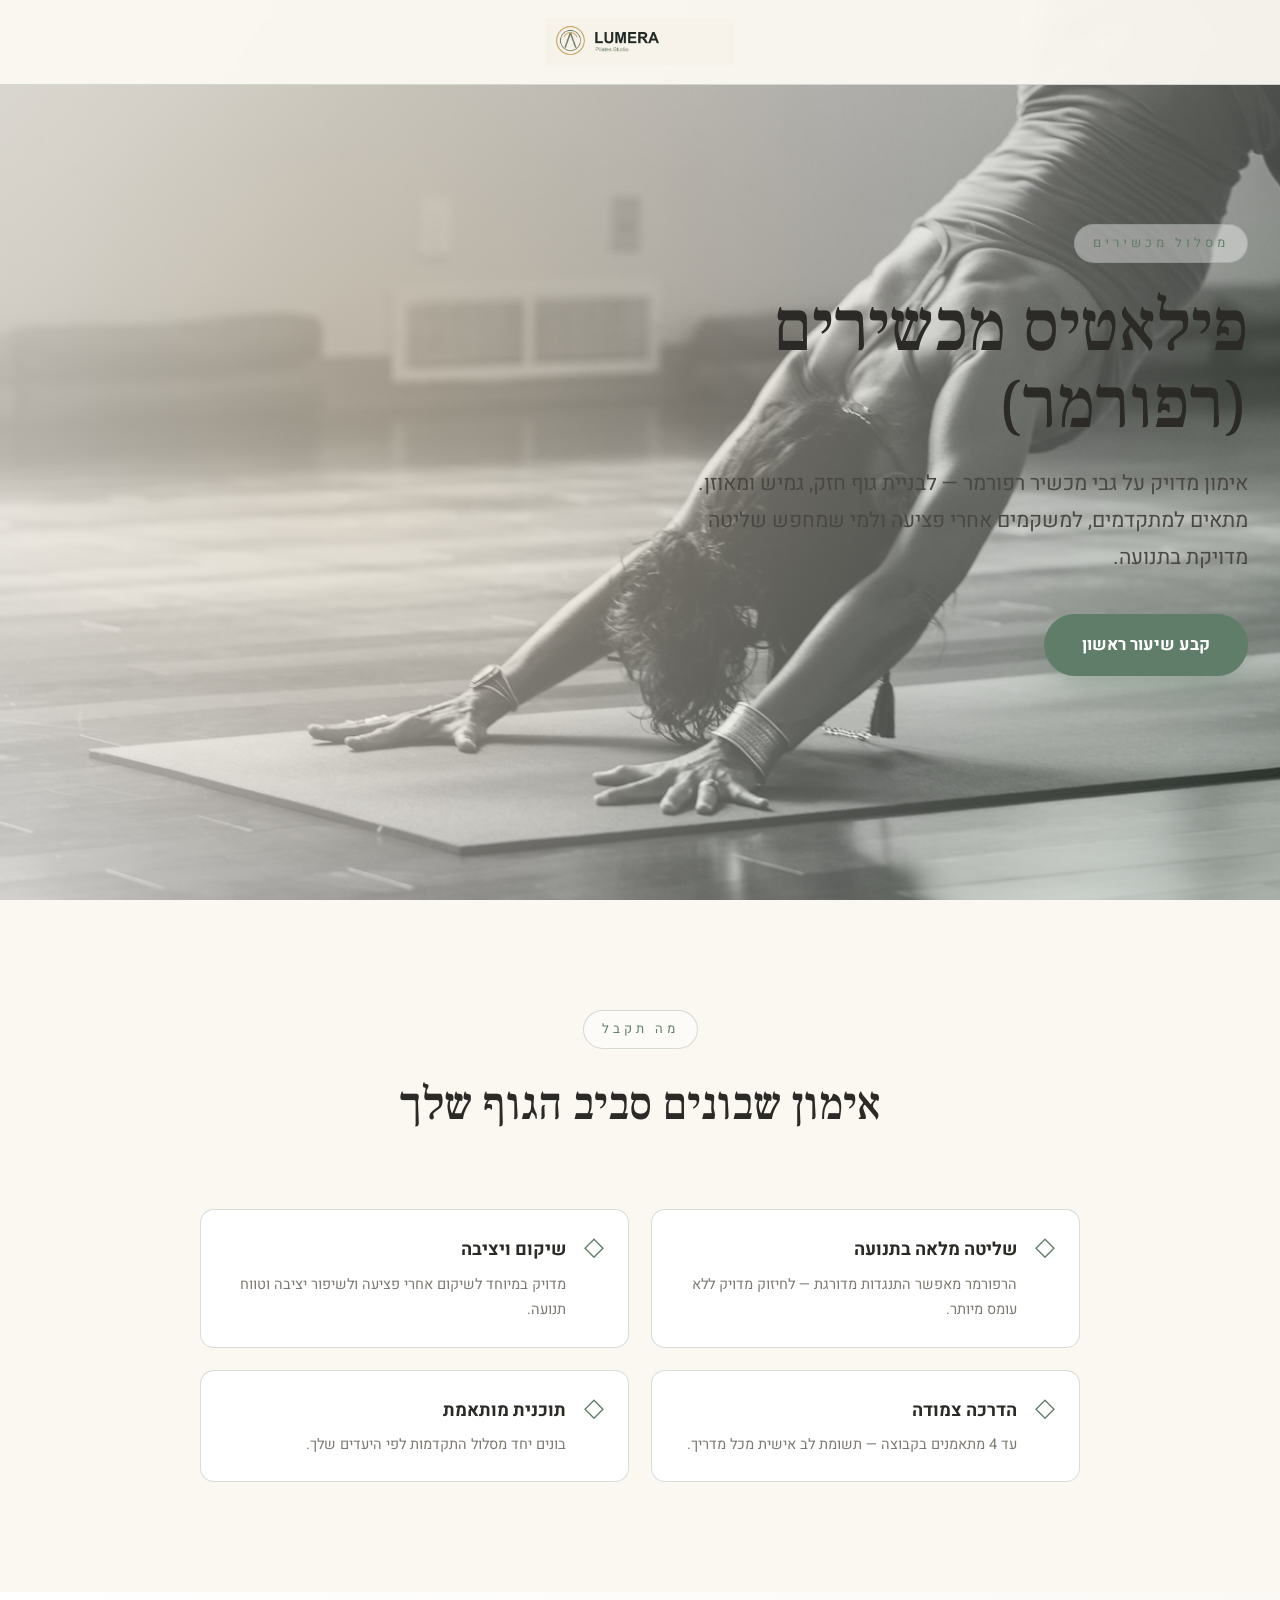
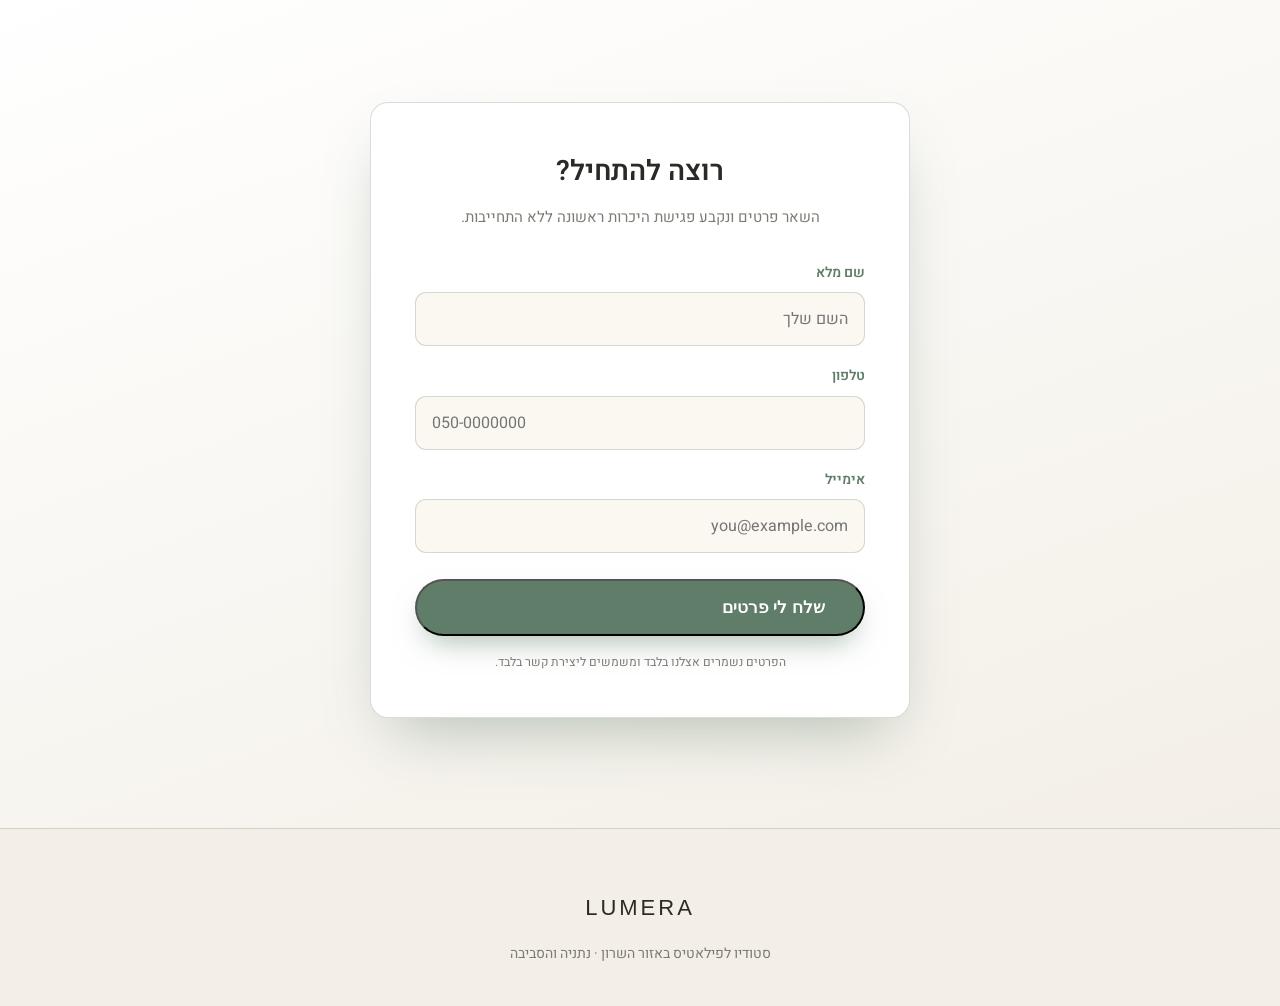
==== commit 292a9cd8: "Simplify landing pages with Lumera logo header" ====
--- a/product1.html
+++ b/product1.html
@@ -18,8 +18,7 @@
 </script>
 </head>
 <body>
-<nav class="nav solid"><a href="index.html" class="logo">LUMERA</a>
-<div class="nav-links"><a href="index.html#services">השירותים</a><a href="index.html#about">הסטודיו</a><a href="index.html#gallery">גלריה</a><a href="index.html#contact">צור קשר</a></div></nav>
+<div class="brand-header solid" aria-label="LUMERA"><a href="index.html" aria-label="LUMERA"><img class="brand-logo" src="assets/lumera-logo-landscape.png" alt="LUMERA — סטודיו לפילאטיס"></a></div>
 
 <header class="hero">
   <img src="assets/img/hero-reformer.jpg" alt="פילאטיס רפורמר">
--- a/assets/css/style.css
+++ b/assets/css/style.css
@@ -35,22 +35,19 @@
 @keyframes fadeIn{to{opacity:1}}
 @keyframes glow{from{text-shadow:0 0 12px rgba(138,168,144,.25)}to{text-shadow:0 0 28px rgba(138,168,144,.55)}}
 
-/* ---------- NAV ---------- */
-.nav{
+/* ---------- BRAND HEADER (no navigation menu) ---------- */
+.brand-header{
   position:fixed;top:0;inset-inline:0;z-index:50;
-  display:flex;align-items:center;justify-content:space-between;
+  display:flex;align-items:center;justify-content:center;
   padding:18px 32px;transition:.4s;
   background:linear-gradient(180deg,rgba(251,248,242,.9),transparent);
   backdrop-filter:blur(8px);
 }
-.nav.solid{background:rgba(251,248,242,.96);border-bottom:1px solid var(--line)}
+.brand-header.solid{background:rgba(251,248,242,.96);border-bottom:1px solid var(--line)}
+.brand-logo{display:block;width:min(190px,42vw);height:auto;max-height:48px;object-fit:contain}
 .logo{font-family:var(--brand);font-weight:400;font-size:22px;letter-spacing:3px;text-transform:uppercase;color:var(--ink)}
 .logo span{color:var(--sage-deep);font-weight:600}
-.nav-links{display:flex;gap:28px;font-size:15px}
-.nav-links a{opacity:.8;transition:.3s;position:relative;color:var(--ink)}
-.nav-links a:hover{opacity:1;color:var(--sage-deep)}
-.nav-links a::after{content:"";position:absolute;bottom:-6px;inset-inline-start:0;width:0;height:2px;background:var(--sage-deep);transition:.3s}
-.nav-links a:hover::after{width:100%}
+
 
 /* ---------- HERO ---------- */
 .hero{position:relative;min-height:100vh;display:flex;align-items:center;overflow:hidden}
@@ -131,6 +128,7 @@
   .grid3{grid-template-columns:1fr}
   .features{grid-template-columns:1fr}
   .gallery{grid-template-columns:repeat(2,1fr)}
-  .nav-links{display:none}
+  .brand-header{padding:14px 20px}
+  .brand-logo{width:min(165px,52vw);max-height:42px}
   section{padding:70px 0}
 }
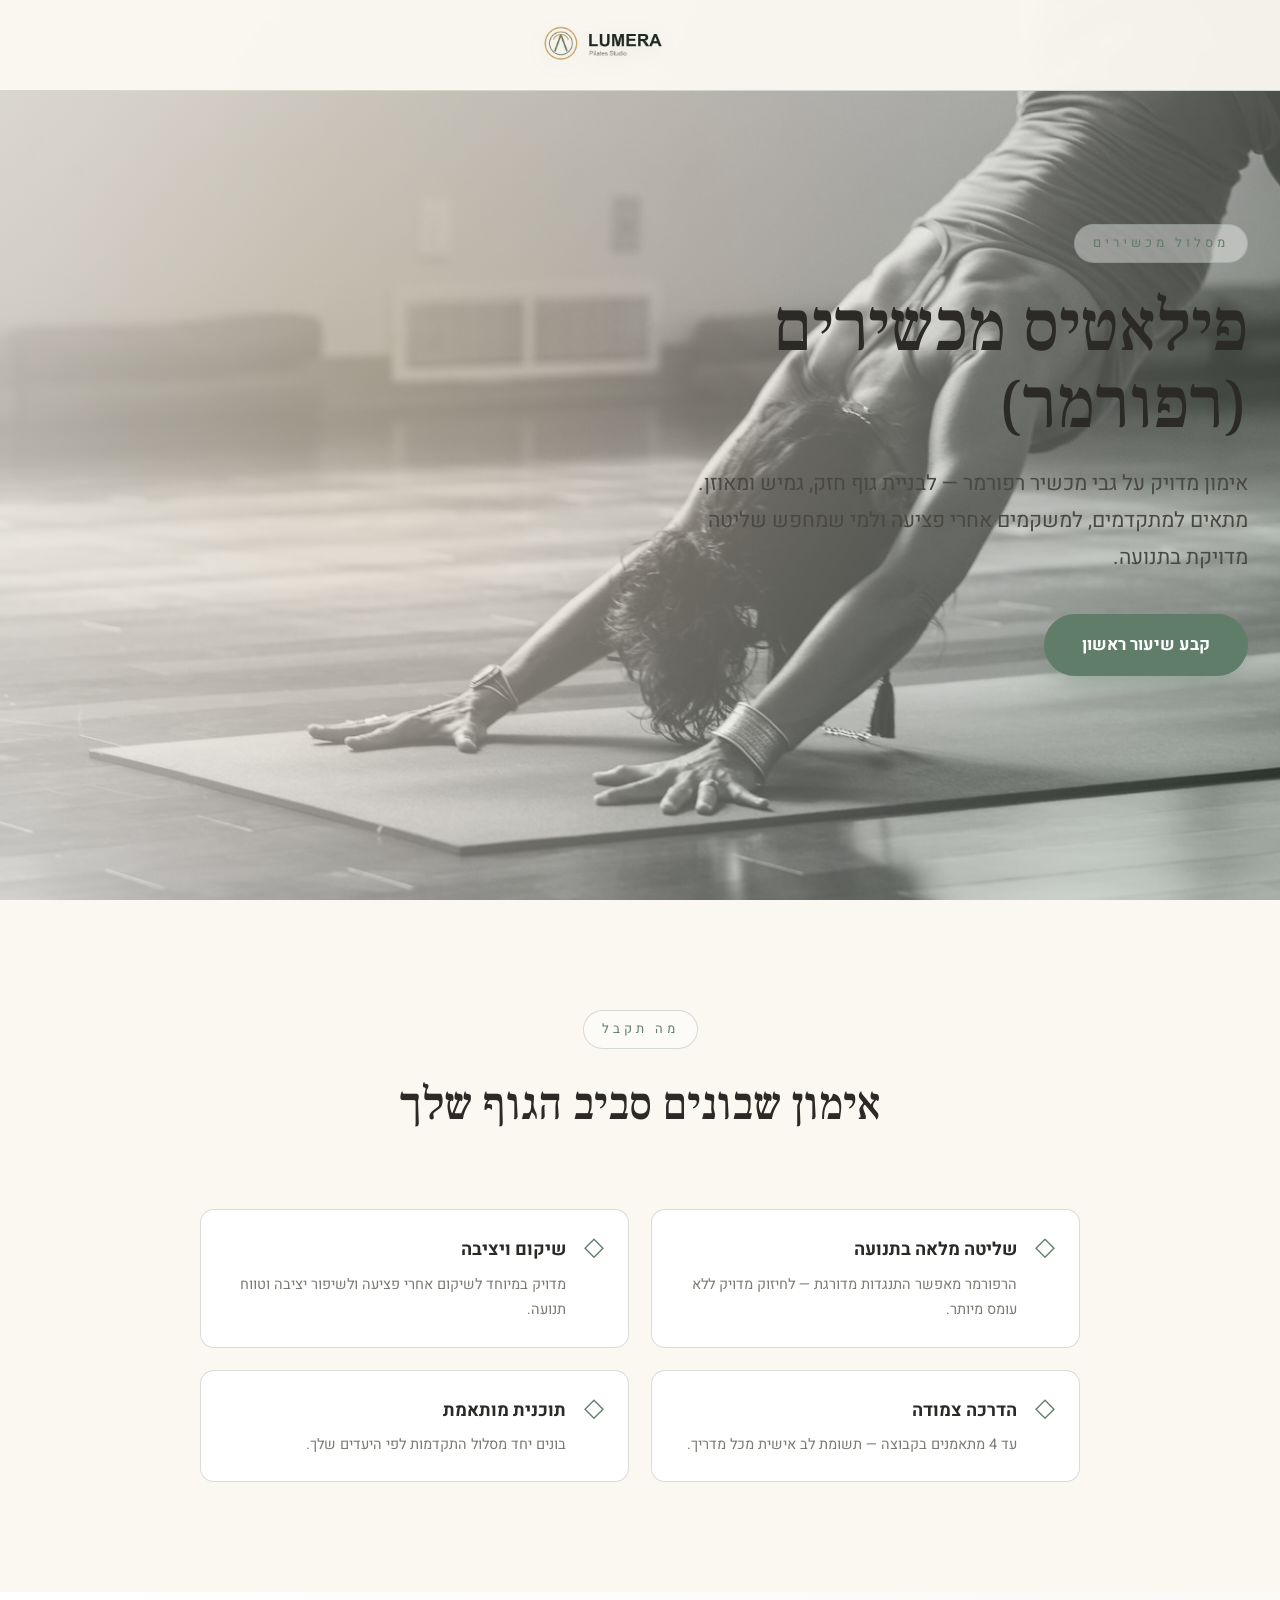
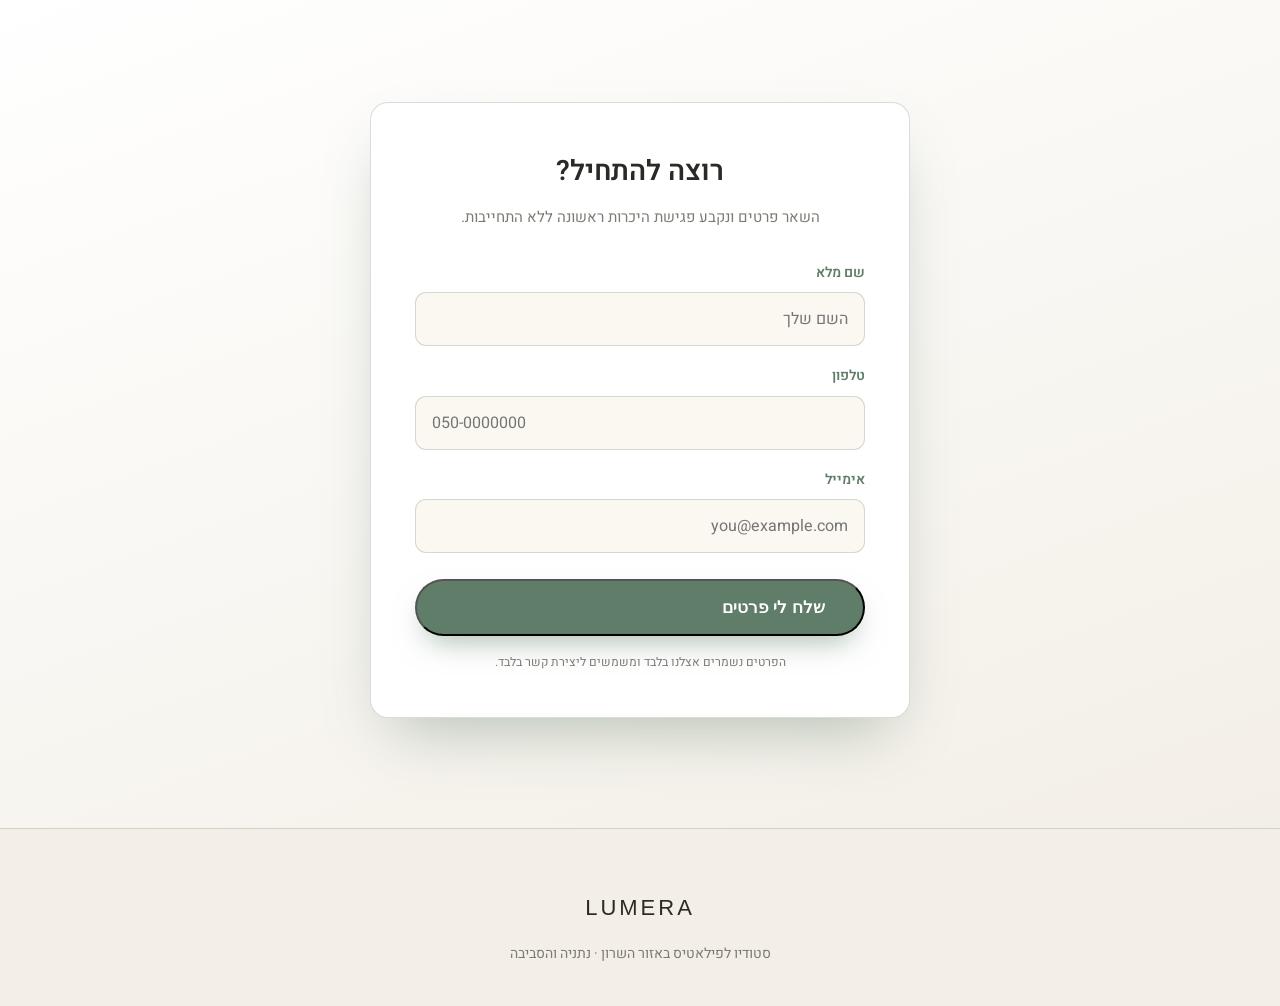
==== commit cf51cba3: "Polish Lumera logo and add styled submission document" ====
--- a/product1.html
+++ b/product1.html
@@ -18,7 +18,7 @@
 </script>
 </head>
 <body>
-<div class="brand-header solid" aria-label="LUMERA"><a href="index.html" aria-label="LUMERA"><img class="brand-logo" src="assets/lumera-logo-landscape.png" alt="LUMERA — סטודיו לפילאטיס"></a></div>
+<div class="brand-header solid" aria-label="LUMERA"><a href="index.html" aria-label="LUMERA"><img class="brand-logo" src="assets/lumera-logo-landscape-transparent.png" alt="LUMERA — סטודיו לפילאטיס"></a></div>
 
 <header class="hero">
   <img src="assets/img/hero-reformer.jpg" alt="פילאטיס רפורמר">
--- a/assets/css/style.css
+++ b/assets/css/style.css
@@ -44,7 +44,7 @@
   backdrop-filter:blur(8px);
 }
 .brand-header.solid{background:rgba(251,248,242,.96);border-bottom:1px solid var(--line)}
-.brand-logo{display:block;width:min(190px,42vw);height:auto;max-height:48px;object-fit:contain}
+.brand-logo{display:block;width:min(220px,46vw);height:auto;max-height:54px;object-fit:contain;mix-blend-mode:multiply;filter:drop-shadow(0 5px 10px rgba(95,125,104,.12))}
 .logo{font-family:var(--brand);font-weight:400;font-size:22px;letter-spacing:3px;text-transform:uppercase;color:var(--ink)}
 .logo span{color:var(--sage-deep);font-weight:600}
 
@@ -129,6 +129,6 @@
   .features{grid-template-columns:1fr}
   .gallery{grid-template-columns:repeat(2,1fr)}
   .brand-header{padding:14px 20px}
-  .brand-logo{width:min(165px,52vw);max-height:42px}
+  .brand-logo{width:min(190px,52vw);max-height:46px}
   section{padding:70px 0}
 }
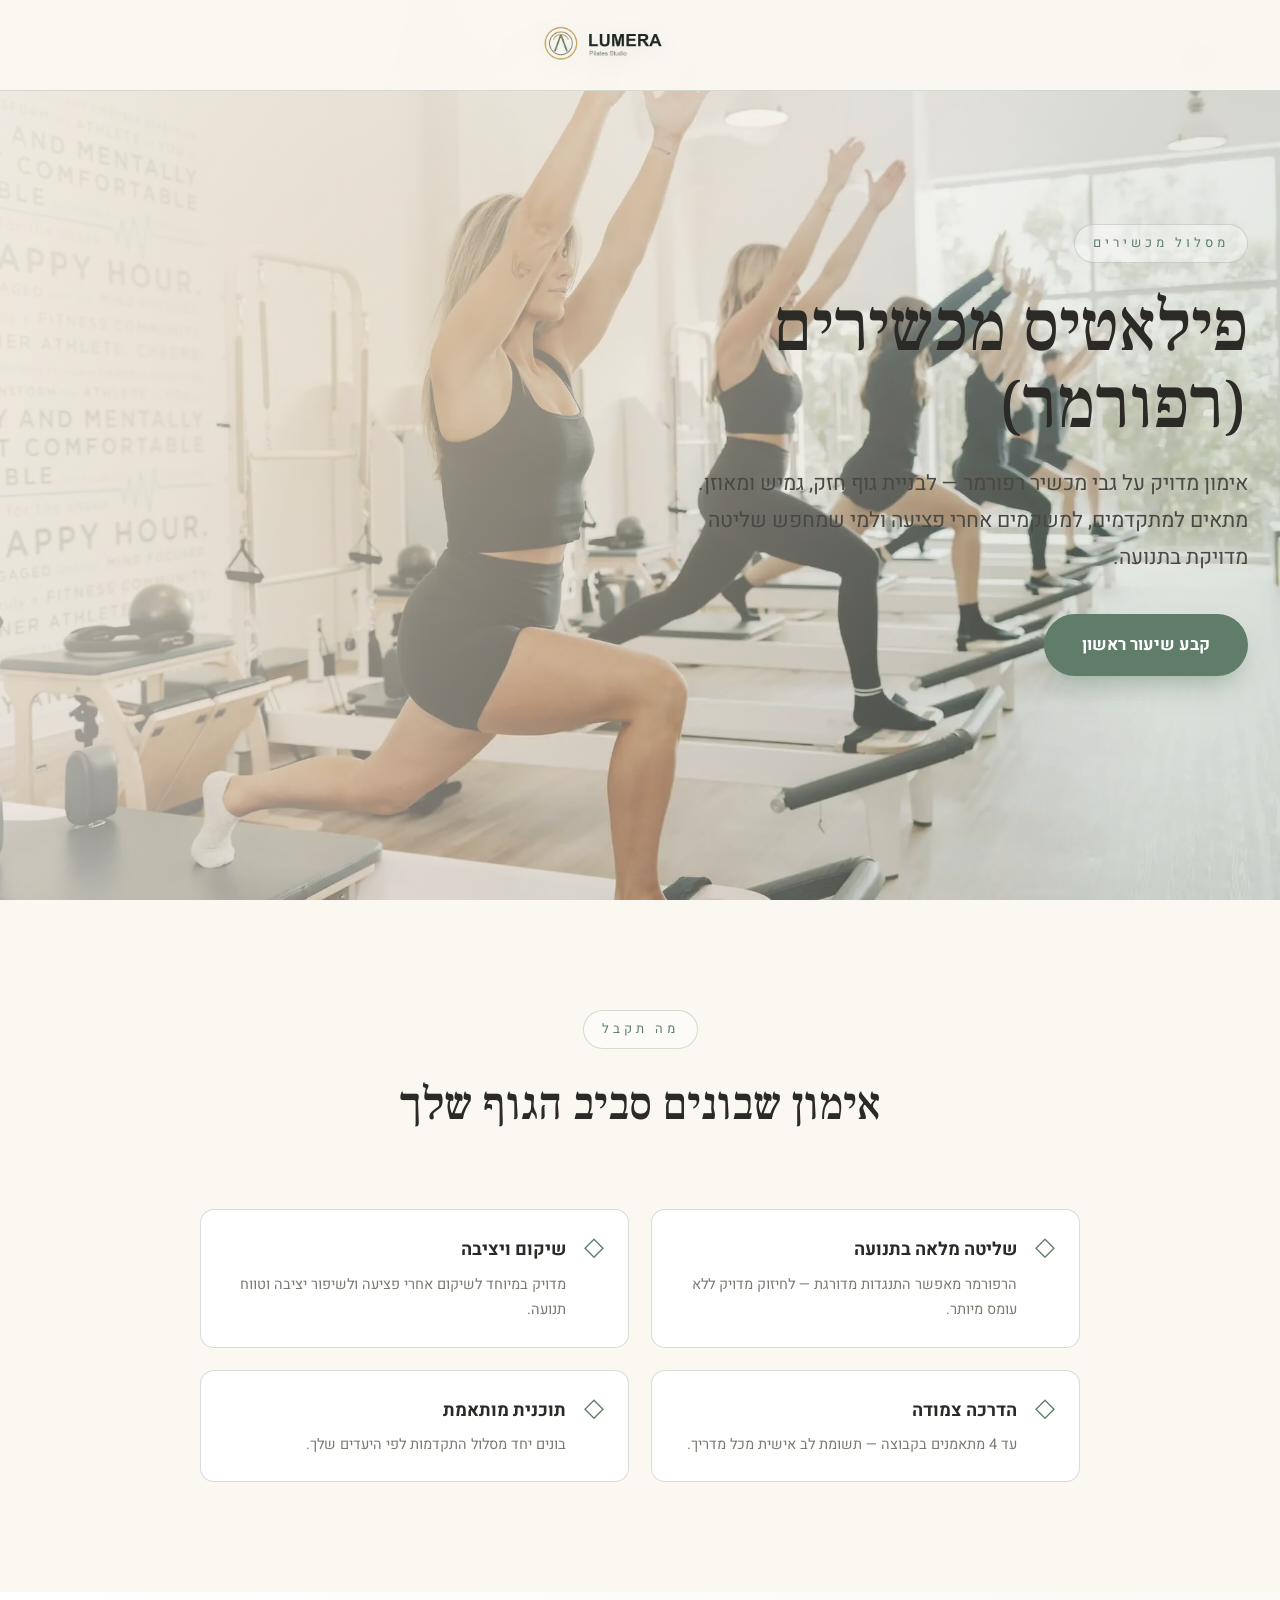
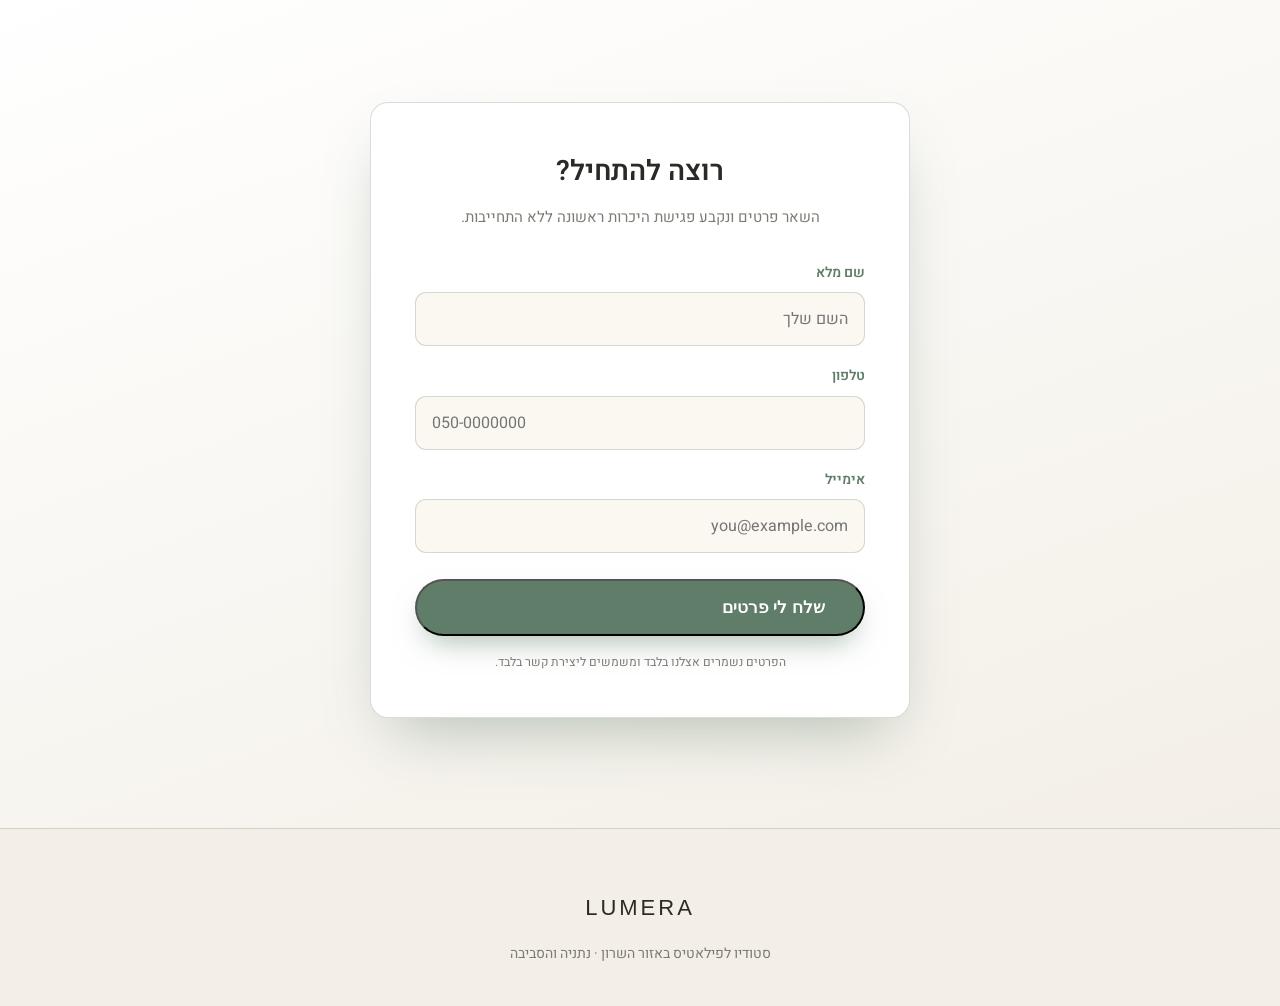
==== commit 1f72164b: "Replace landing imagery with requested Pilates photos" ====
--- a/product1.html
+++ b/product1.html
@@ -21,7 +21,7 @@
 <div class="brand-header solid" aria-label="LUMERA"><a href="index.html" aria-label="LUMERA"><img class="brand-logo" src="assets/lumera-logo-landscape-transparent.png" alt="LUMERA — סטודיו לפילאטיס"></a></div>
 
 <header class="hero">
-  <img src="assets/img/hero-reformer.jpg" alt="פילאטיס רפורמר">
+  <img src="assets/img/user/user-2.webp" alt="פילאטיס רפורמר">
   <div class="hero-inner">
     <span class="eyebrow reveal">מסלול מכשירים</span>
     <h1 class="reveal d1">פילאטיס מכשירים (רפורמר)</h1>
